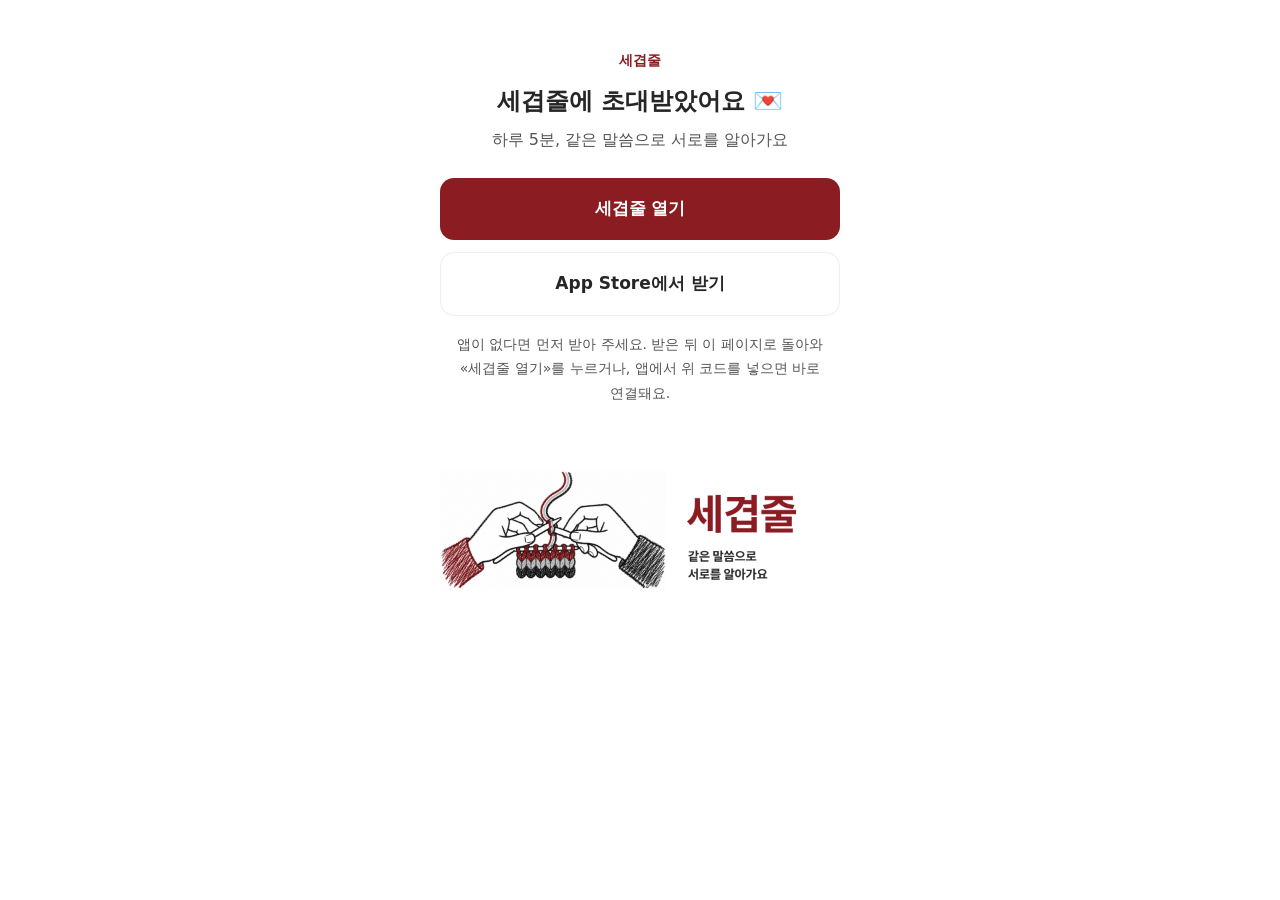
==== invite/index.html @ d6f7bb89 "초대 페이지: 카톡 미리보기용 OG와 앱 열기 Co-Authored-By: Claude Sonnet 5.5 <noreply@anthropic.com>" ====
<!doctype html>
<html lang="ko">
<head>
<meta charset="utf-8">
<meta name="viewport" content="width=device-width, initial-scale=1">
<title>세겹줄에 초대받았어요</title>
<meta name="description" content="하루 5분, 같은 말씀으로 서로를 알아가요">
<meta property="og:type" content="website">
<meta property="og:site_name" content="세겹줄">
<meta property="og:title" content="세겹줄에 초대받았어요 💌">
<meta property="og:description" content="하루 5분, 같은 말씀으로 서로를 알아가요">
<meta property="og:image" content="https://designarrator.github.io/seggyeopjul-site/invite/og.png">
<meta property="og:image:width" content="1200">
<meta property="og:image:height" content="630">
<meta property="og:url" content="https://designarrator.github.io/seggyeopjul-site/invite/">
<meta name="twitter:card" content="summary_large_image">
<meta name="twitter:title" content="세겹줄에 초대받았어요 💌">
<meta name="twitter:description" content="하루 5분, 같은 말씀으로 서로를 알아가요">
<meta name="twitter:image" content="https://designarrator.github.io/seggyeopjul-site/invite/og.png">
<link rel="stylesheet" href="../style.css">
<style>
main.inv { max-width:440px; text-align:center; padding:48px 20px 64px; }
.inv img { width:100%; height:auto; border-radius:16px; margin:20px 0 8px; }
.inv h1 { font-size:24px; margin:12px 0 8px; }
.inv .lead { margin:0 0 24px; }
.code { background:var(--soft); border-radius:16px; padding:20px 16px; margin:0 0 20px; }
.code small { display:block; font-size:14px; color:var(--sub); }
.code strong { display:block; font-size:40px; line-height:1.3; letter-spacing:.08em; color:var(--primary); margin:4px 0 8px; font-variant-numeric:tabular-nums; }
.btn { display:block; width:100%; border:0; border-radius:14px; padding:16px; font:inherit; font-size:17px; font-weight:700; text-align:center; text-decoration:none; cursor:pointer; margin:0 0 12px; }
.btn.main { background:var(--primary); color:#fff; }
.btn.sub { background:#fff; color:var(--ink); border:1px solid var(--line); }
.btn.copy { width:auto; display:inline-block; padding:8px 16px; font-size:14px; background:#fff; color:var(--primary); border:1px solid var(--primary); border-radius:10px; margin:0; }
.hint { font-size:14px; color:var(--sub); margin:16px 0 0; }
[hidden] { display:none !important; }
</style>
</head>
<body>
<main class="inv">
<p class="brand">세겹줄</p>
<h1>세겹줄에 초대받았어요 💌</h1>
<p class="lead">하루 5분, 같은 말씀으로 서로를 알아가요</p>

<div class="code" id="codeBox" hidden>
<small>초대 코드</small>
<strong id="code"></strong>
<button class="btn copy" id="copy" type="button">코드 복사</button>
</div>

<button class="btn main" id="open" type="button">세겹줄 열기</button>
<a class="btn sub" href="https://apps.apple.com/kr/app/id6837890225">App Store에서 받기</a>
<p class="hint" id="hint">앱이 없다면 먼저 받아 주세요. 받은 뒤 이 페이지로 돌아와 «세겹줄 열기»를 누르거나, 앱에서 위 코드를 넣으면 바로 연결돼요.</p>

<img src="og.png" alt="두 사람이 세 겹 실로 한 코를 함께 뜨는 그림" width="1200" height="630">
</main>
<script>
(function () {
  var STORE = "https://apps.apple.com/kr/app/id6837890225";
  var m = /[?&]c=([^&#]*)/.exec(location.search);
  var raw = m ? decodeURIComponent(m[1]) : "";
  var code = raw.replace(/[^A-Za-z0-9]/g, "").toUpperCase().slice(0, 6);
  var shown = code.length === 6 ? code.slice(0, 3) + "-" + code.slice(3) : code;
  var box = document.getElementById("codeBox");
  if (code) { document.getElementById("code").textContent = shown; box.hidden = false; }

  document.getElementById("copy").addEventListener("click", function () {
    var b = this, done = function () { b.textContent = "복사했어요"; setTimeout(function () { b.textContent = "코드 복사"; }, 1800); };
    if (navigator.clipboard && navigator.clipboard.writeText) {
      navigator.clipboard.writeText(shown).then(done, function () { fallback(); });
    } else { fallback(); }
    function fallback() {
      var t = document.createElement("textarea"); t.value = shown; document.body.appendChild(t); t.select();
      try { document.execCommand("copy"); done(); } catch (e) {} document.body.removeChild(t);
    }
  });

  document.getElementById("open").addEventListener("click", function () {
    var left = false, t;
    function gone() { left = true; clearTimeout(t); }
    document.addEventListener("visibilitychange", function () { if (document.hidden) gone(); });
    window.addEventListener("pagehide", gone);
    window.addEventListener("blur", gone);
    t = setTimeout(function () { if (!left) location.href = STORE; }, 1500);
    location.href = "seggyeopjul://invite" + (code ? "?code=" + encodeURIComponent(code) : "");
  });
})();
</script>
</body>
</html>
---- style.css ----
/* 세겹줄 공개 페이지 공용 스타일 — 외부 글꼴·스크립트 없음 */
:root { --primary:#8a1c22; --ink:#262626; --sub:#555; --line:#ececec; --soft:#f7f3f2; --bg:#fff; }
* { box-sizing:border-box; }
body { margin:0; background:var(--bg); color:var(--ink); font:16px/1.75 -apple-system, BlinkMacSystemFont, "Apple SD Gothic Neo", "Malgun Gothic", system-ui, sans-serif; -webkit-text-size-adjust:100%; word-break:keep-all; overflow-wrap:break-word; }
main { max-width:680px; margin:0 auto; padding:40px 20px 80px; }
.brand { font-size:14px; font-weight:700; color:var(--primary); margin:0 0 8px; letter-spacing:.02em; }
.brand a { color:inherit; text-decoration:none; }
h1 { font-size:26px; line-height:1.4; margin:0 0 8px; }
h2 { font-size:18px; line-height:1.5; margin:36px 0 8px; padding-top:20px; border-top:1px solid var(--line); }
h3 { font-size:16px; margin:20px 0 4px; }
p, li { color:var(--sub); }
ul, ol { padding-left:20px; }
b, strong { color:var(--ink); }
a { color:var(--primary); }
.meta { font-size:14px; color:var(--sub); margin:0 0 16px; }
.draft { display:inline-block; font-size:13px; font-weight:700; color:var(--primary); background:var(--soft); border-radius:8px; padding:4px 8px; }
.box { background:var(--soft); border-radius:12px; padding:16px; margin:16px 0; }
.box p { margin:0; }
.table { overflow-x:auto; }
table { width:100%; border-collapse:collapse; font-size:14px; line-height:1.6; }
th, td { text-align:left; padding:8px 6px; border-bottom:1px solid var(--line); vertical-align:top; }
th { color:var(--ink); font-weight:600; white-space:nowrap; }
td { color:var(--sub); }
.sens { color:var(--primary); font-weight:700; }
.faq h3 { color:var(--ink); }
.mail { font-size:18px; font-weight:700; }
nav.foot { margin-top:48px; padding-top:20px; border-top:1px solid var(--line); font-size:14px; }
nav.foot a { margin-right:12px; }
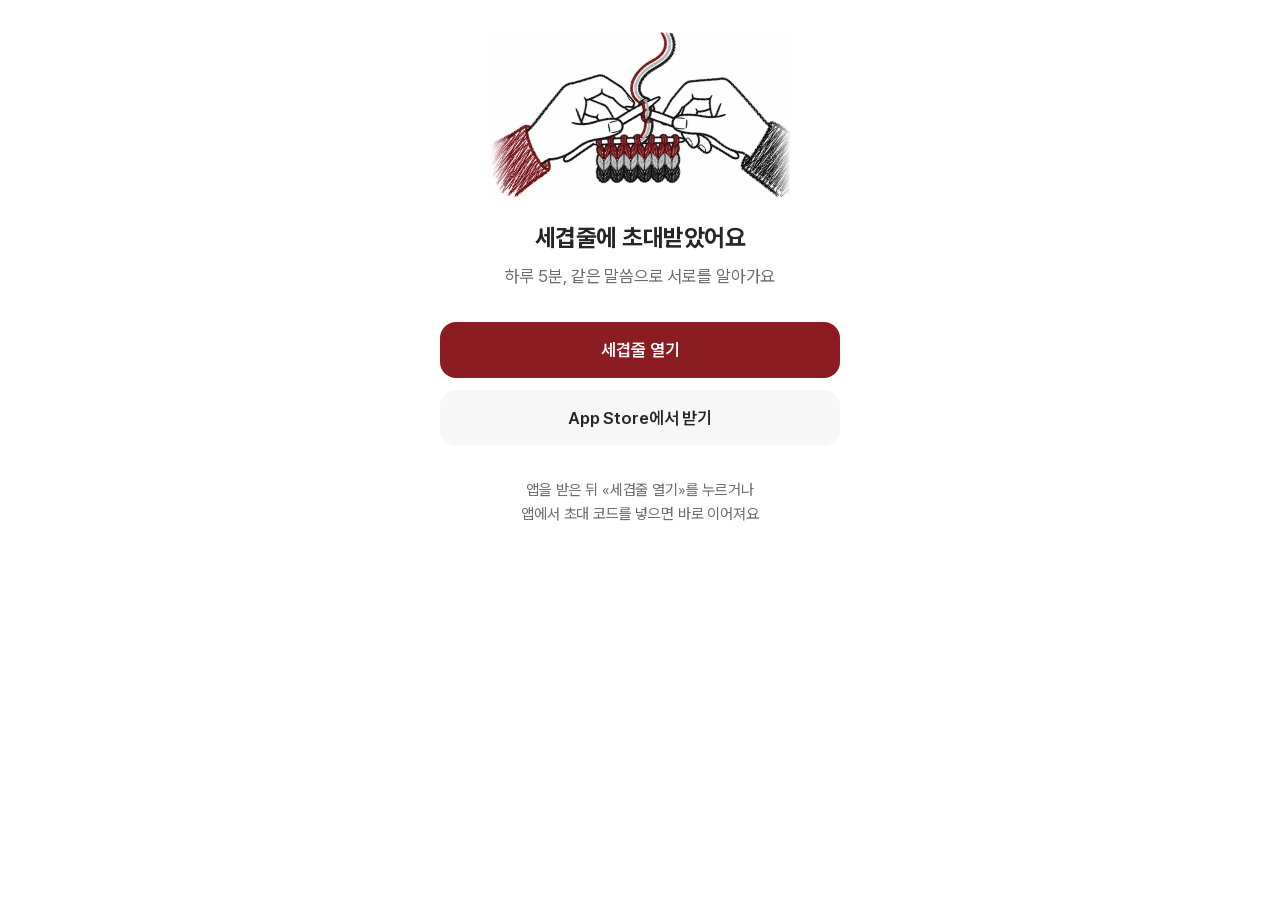
==== commit de29674d: "공개 페이지·초대 페이지·미리보기 이미지를 키트 값으로 다시(Pretendard, 24/17/15, 모서리 16/20/999) Co-Authored-By: Claude Opus 5" ====
--- a/invite/index.html
+++ b/invite/index.html
@@ -19,38 +19,41 @@
 <meta name="twitter:image" content="https://designarrator.github.io/seggyeopjul-site/invite/og.png">
 <link rel="stylesheet" href="../style.css">
 <style>
-main.inv { max-width:440px; text-align:center; padding:48px 20px 64px; }
-.inv img { width:100%; height:auto; border-radius:16px; margin:20px 0 8px; }
-.inv h1 { font-size:24px; margin:12px 0 8px; }
-.inv .lead { margin:0 0 24px; }
-.code { background:var(--soft); border-radius:16px; padding:20px 16px; margin:0 0 20px; }
-.code small { display:block; font-size:14px; color:var(--sub); }
-.code strong { display:block; font-size:40px; line-height:1.3; letter-spacing:.08em; color:var(--primary); margin:4px 0 8px; font-variant-numeric:tabular-nums; }
-.btn { display:block; width:100%; border:0; border-radius:14px; padding:16px; font:inherit; font-size:17px; font-weight:700; text-align:center; text-decoration:none; cursor:pointer; margin:0 0 12px; }
+/* 키트: 글자 24/34 · 17/27 · 15/24 세 단계, 간격 4px 배수, 모서리 16(버튼)/20(카드)/999(칩), 주 버튼 56 · 17/600 */
+main.inv { max-width:440px; padding:32px 20px 48px; display:flex; flex-direction:column; gap:32px; }
+.inv .head { display:flex; flex-direction:column; gap:8px; text-align:center; }
+.inv .art { display:block; width:300px; height:auto; margin:0 auto 16px; }
+.inv h1 { margin:0; }
+.inv .lead { margin:0; font-size:17px; line-height:27px; color:var(--sub); }
+.code { background:var(--soft); border-radius:20px; padding:20px; display:flex; flex-direction:column; align-items:center; gap:8px; }
+.code small { font-size:15px; line-height:24px; color:var(--sub); }
+.code strong { font-size:24px; line-height:34px; font-weight:700; letter-spacing:.12em; color:var(--primary); font-variant-numeric:tabular-nums; }
+.btns { display:flex; flex-direction:column; gap:12px; }
+.btn { display:flex; align-items:center; justify-content:center; width:100%; height:56px; border:0; border-radius:16px; font:inherit; font-size:17px; line-height:27px; font-weight:600; text-decoration:none; cursor:pointer; }
 .btn.main { background:var(--primary); color:#fff; }
-.btn.sub { background:#fff; color:var(--ink); border:1px solid var(--line); }
-.btn.copy { width:auto; display:inline-block; padding:8px 16px; font-size:14px; background:#fff; color:var(--primary); border:1px solid var(--primary); border-radius:10px; margin:0; }
-.hint { font-size:14px; color:var(--sub); margin:16px 0 0; }
+.btn.sub { background:var(--soft); color:var(--ink); }
+.btn.copy { width:auto; height:44px; padding:0 20px; font-size:15px; line-height:24px; background:#fff; color:var(--primary); border-radius:999px; }
+.hint { margin:0; font-size:15px; line-height:24px; color:var(--sub); text-align:center; }
 [hidden] { display:none !important; }
 </style>
 </head>
 <body>
 <main class="inv">
-<p class="brand">세겹줄</p>
-<h1>세겹줄에 초대받았어요 💌</h1>
+<div class="head">
+<img class="art" src="art.png" alt="두 사람이 세 겹 실로 한 코를 함께 뜨는 그림" width="300" height="166">
+<h1>세겹줄에 초대받았어요</h1>
 <p class="lead">하루 5분, 같은 말씀으로 서로를 알아가요</p>
-
+</div>
 <div class="code" id="codeBox" hidden>
 <small>초대 코드</small>
 <strong id="code"></strong>
 <button class="btn copy" id="copy" type="button">코드 복사</button>
 </div>
-
+<div class="btns">
 <button class="btn main" id="open" type="button">세겹줄 열기</button>
 <a class="btn sub" href="https://apps.apple.com/kr/app/id6837890225">App Store에서 받기</a>
-<p class="hint" id="hint">앱이 없다면 먼저 받아 주세요. 받은 뒤 이 페이지로 돌아와 «세겹줄 열기»를 누르거나, 앱에서 위 코드를 넣으면 바로 연결돼요.</p>
-
-<img src="og.png" alt="두 사람이 세 겹 실로 한 코를 함께 뜨는 그림" width="1200" height="630">
+</div>
+<p class="hint" id="hint">앱을 받은 뒤 «세겹줄 열기»를 누르거나<br>앱에서 초대 코드를 넣으면 바로 이어져요</p>
 </main>
 <script>
 (function () {
--- a/style.css
+++ b/style.css
@@ -1,28 +1,32 @@
-/* 세겹줄 공개 페이지 공용 스타일 — 외부 글꼴·스크립트 없음 */
-:root { --primary:#8a1c22; --ink:#262626; --sub:#555; --line:#ececec; --soft:#f7f3f2; --bg:#fff; }
+/* 세겹줄 공개 페이지 공용 스타일 — preneur 키트 값만 사용
+   글자 6단계 28/24/20/17/15/13 (줄높이 38/34/30/27/24/19), 한 화면 3단계 이하
+   간격 4px 배수(좌우 20 · 섹션 32 · 그룹 16~24 · 그룹 안 8~12), 모서리 16/20/999, 굵기 400/600/700 */
+@font-face { font-family: Pretendard; src: url('fonts/PretendardVariable.woff2') format('woff2-variations'); font-weight: 400 700; font-display: swap; }
+:root { --primary:#8a1c22; --primary-subtle:#f6eaea; --ink:#262626; --sub:#6b6b6b; --line:#ececec; --soft:#f7f7f7; --bg:#fff; }
 * { box-sizing:border-box; }
-body { margin:0; background:var(--bg); color:var(--ink); font:16px/1.75 -apple-system, BlinkMacSystemFont, "Apple SD Gothic Neo", "Malgun Gothic", system-ui, sans-serif; -webkit-text-size-adjust:100%; word-break:keep-all; overflow-wrap:break-word; }
-main { max-width:680px; margin:0 auto; padding:40px 20px 80px; }
-.brand { font-size:14px; font-weight:700; color:var(--primary); margin:0 0 8px; letter-spacing:.02em; }
+body { margin:0; background:var(--bg); color:var(--ink); font:400 15px/24px Pretendard, -apple-system, BlinkMacSystemFont, "Apple SD Gothic Neo", sans-serif; letter-spacing:-.01em; -webkit-text-size-adjust:100%; word-break:keep-all; overflow-wrap:break-word; }
+main { max-width:680px; margin:0 auto; padding:32px 20px 64px; }
+/* 문서 페이지(처리방침·약관·지원): 24 / 17 / 15 세 단계 */
+.brand { font-size:15px; line-height:24px; font-weight:700; color:var(--primary); margin:0 0 8px; }
 .brand a { color:inherit; text-decoration:none; }
-h1 { font-size:26px; line-height:1.4; margin:0 0 8px; }
-h2 { font-size:18px; line-height:1.5; margin:36px 0 8px; padding-top:20px; border-top:1px solid var(--line); }
-h3 { font-size:16px; margin:20px 0 4px; }
-p, li { color:var(--sub); }
-ul, ol { padding-left:20px; }
-b, strong { color:var(--ink); }
+h1 { font-size:24px; line-height:34px; font-weight:700; letter-spacing:-.02em; margin:0 0 8px; }
+h2 { font-size:17px; line-height:27px; font-weight:700; margin:32px 0 8px; padding-top:24px; border-top:1px solid var(--line); }
+h3 { font-size:15px; line-height:24px; font-weight:700; margin:16px 0 4px; }
+p, li { color:var(--sub); margin:0 0 12px; }
+ul, ol { padding-left:20px; margin:0 0 12px; }
+b, strong { color:var(--ink); font-weight:600; }
 a { color:var(--primary); }
-.meta { font-size:14px; color:var(--sub); margin:0 0 16px; }
-.draft { display:inline-block; font-size:13px; font-weight:700; color:var(--primary); background:var(--soft); border-radius:8px; padding:4px 8px; }
-.box { background:var(--soft); border-radius:12px; padding:16px; margin:16px 0; }
+.meta { color:var(--sub); margin:0 0 16px; }
+.draft { display:inline-block; font-weight:700; color:var(--primary); background:var(--primary-subtle); border-radius:999px; padding:4px 12px; }
+.box { background:var(--soft); border-radius:20px; padding:20px; margin:16px 0; }
 .box p { margin:0; }
-.table { overflow-x:auto; }
-table { width:100%; border-collapse:collapse; font-size:14px; line-height:1.6; }
-th, td { text-align:left; padding:8px 6px; border-bottom:1px solid var(--line); vertical-align:top; }
+.table { overflow-x:auto; margin:0 0 12px; }
+table { width:100%; border-collapse:collapse; }
+th, td { text-align:left; padding:12px 8px; border-bottom:1px solid var(--line); vertical-align:top; }
 th { color:var(--ink); font-weight:600; white-space:nowrap; }
 td { color:var(--sub); }
 .sens { color:var(--primary); font-weight:700; }
 .faq h3 { color:var(--ink); }
-.mail { font-size:18px; font-weight:700; }
-nav.foot { margin-top:48px; padding-top:20px; border-top:1px solid var(--line); font-size:14px; }
+.mail { font-size:17px; line-height:27px; font-weight:700; }
+nav.foot { margin-top:48px; padding-top:24px; border-top:1px solid var(--line); }
 nav.foot a { margin-right:12px; }
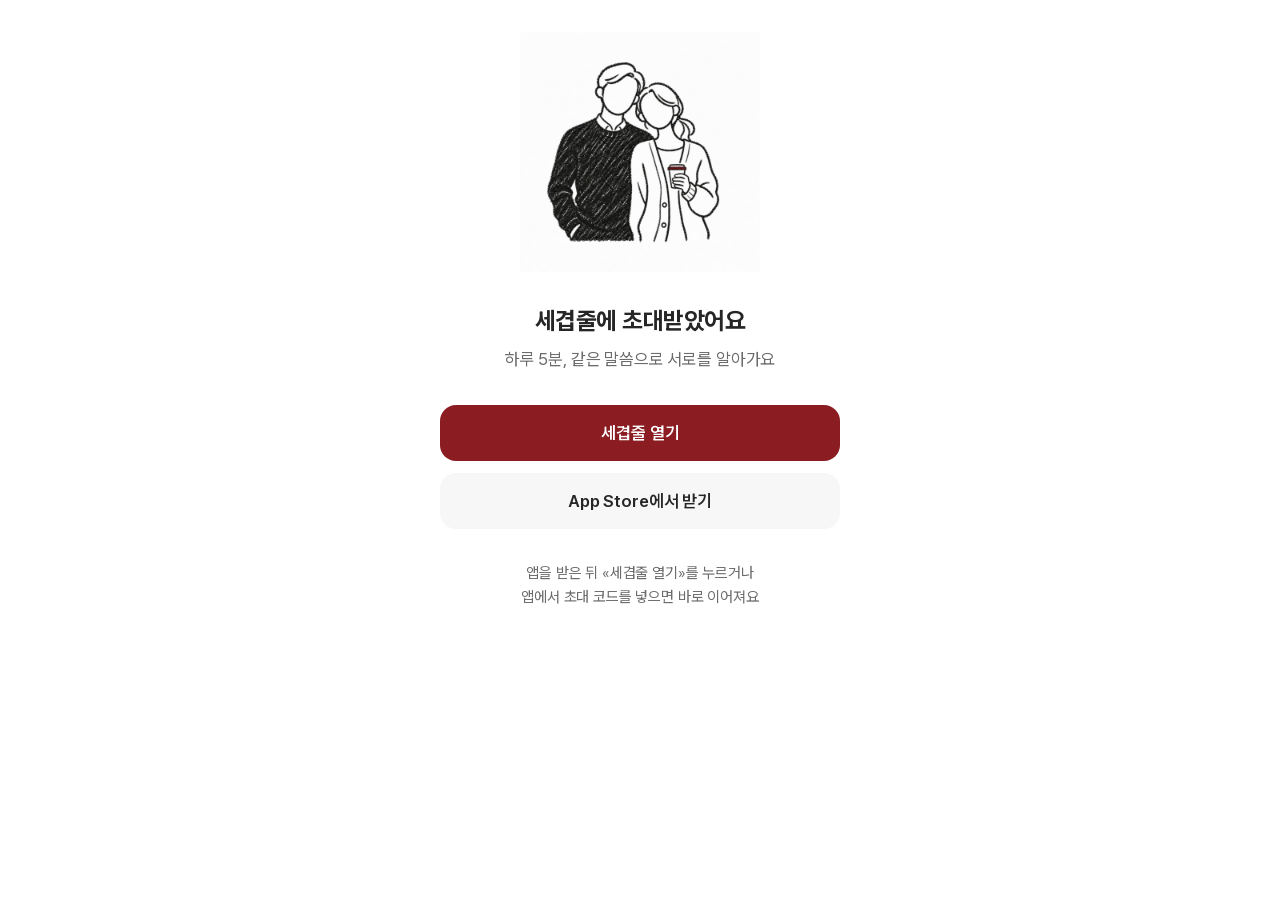
==== commit 20435867: "초대 페이지: 로그인 화면 커플 모션으로, 그림→제목 간격 32 Co-Authored-By: Claude Opus 5.5 <noreply@anthropic.com>" ====
--- a/invite/index.html
+++ b/invite/index.html
@@ -22,7 +22,7 @@
 /* 키트: 글자 24/34 · 17/27 · 15/24 세 단계, 간격 4px 배수, 모서리 16(버튼)/20(카드)/999(칩), 주 버튼 56 · 17/600 */
 main.inv { max-width:440px; padding:32px 20px 48px; display:flex; flex-direction:column; gap:32px; }
 .inv .head { display:flex; flex-direction:column; gap:8px; text-align:center; }
-.inv .art { display:block; width:300px; height:auto; margin:0 auto 16px; }
+.inv .art { display:block; width:240px; height:240px; margin:0 auto 24px; object-fit:contain; background:#fff; mix-blend-mode:multiply; }
 .inv h1 { margin:0; }
 .inv .lead { margin:0; font-size:17px; line-height:27px; color:var(--sub); }
 .code { background:var(--soft); border-radius:20px; padding:20px; display:flex; flex-direction:column; align-items:center; gap:8px; }
@@ -40,7 +40,7 @@
 <body>
 <main class="inv">
 <div class="head">
-<img class="art" src="art.png" alt="두 사람이 세 겹 실로 한 코를 함께 뜨는 그림" width="300" height="166">
+<video class="art" src="couple.mp4" poster="couple.png" width="240" height="240" autoplay muted loop playsinline preload="auto" aria-label="나란히 기대어 선 두 사람 그림"></video>
 <h1>세겹줄에 초대받았어요</h1>
 <p class="lead">하루 5분, 같은 말씀으로 서로를 알아가요</p>
 </div>
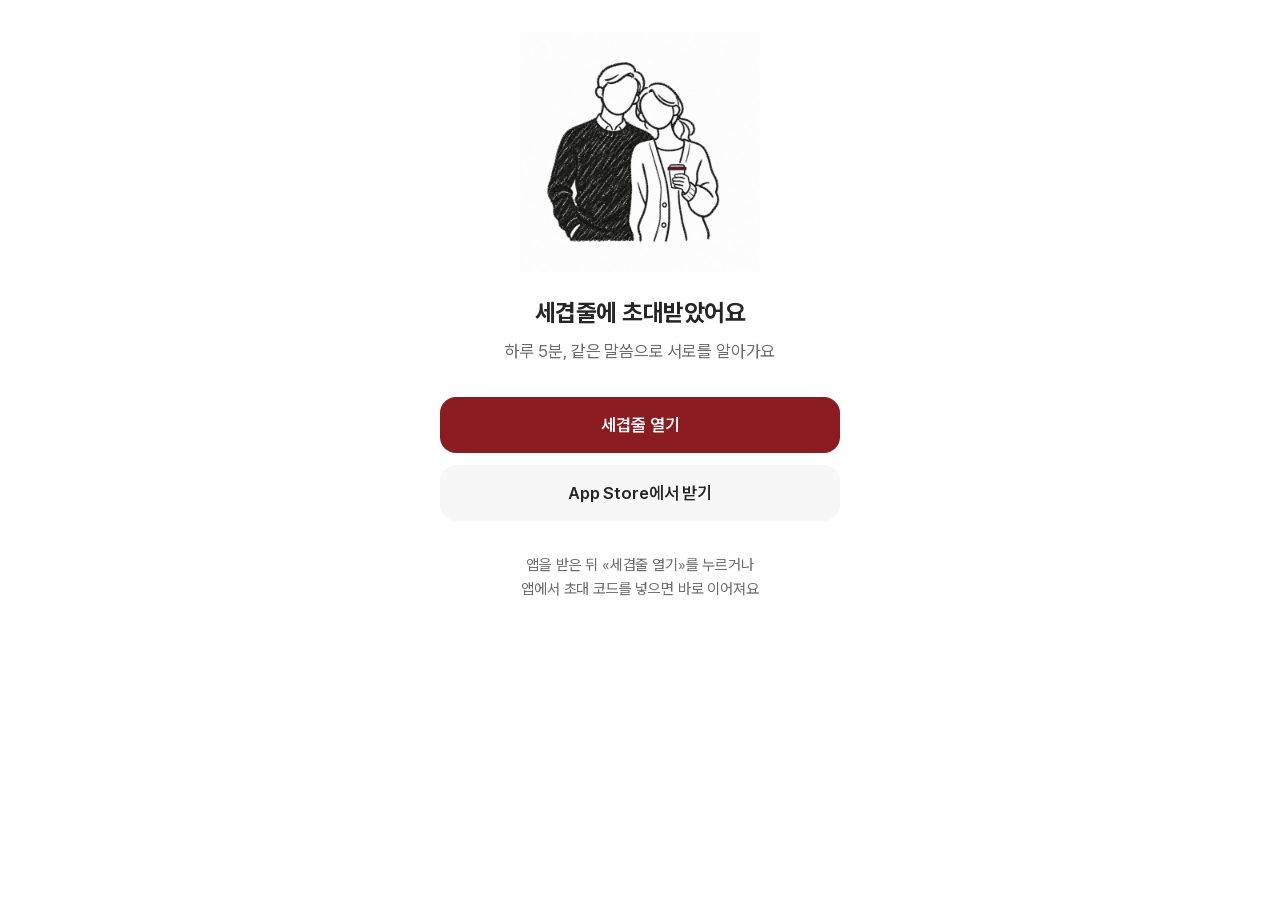
==== commit 18d54901: "초대 페이지: 그림→제목 간격 24로" ====
--- a/invite/index.html
+++ b/invite/index.html
@@ -22,7 +22,7 @@
 /* 키트: 글자 24/34 · 17/27 · 15/24 세 단계, 간격 4px 배수, 모서리 16(버튼)/20(카드)/999(칩), 주 버튼 56 · 17/600 */
 main.inv { max-width:440px; padding:32px 20px 48px; display:flex; flex-direction:column; gap:32px; }
 .inv .head { display:flex; flex-direction:column; gap:8px; text-align:center; }
-.inv .art { display:block; width:240px; height:240px; margin:0 auto 24px; object-fit:contain; background:#fff; mix-blend-mode:multiply; }
+.inv .art { display:block; width:240px; height:240px; margin:0 auto 16px; object-fit:contain; background:#fff; mix-blend-mode:multiply; }
 .inv h1 { margin:0; }
 .inv .lead { margin:0; font-size:17px; line-height:27px; color:var(--sub); }
 .code { background:var(--soft); border-radius:20px; padding:20px; display:flex; flex-direction:column; align-items:center; gap:8px; }
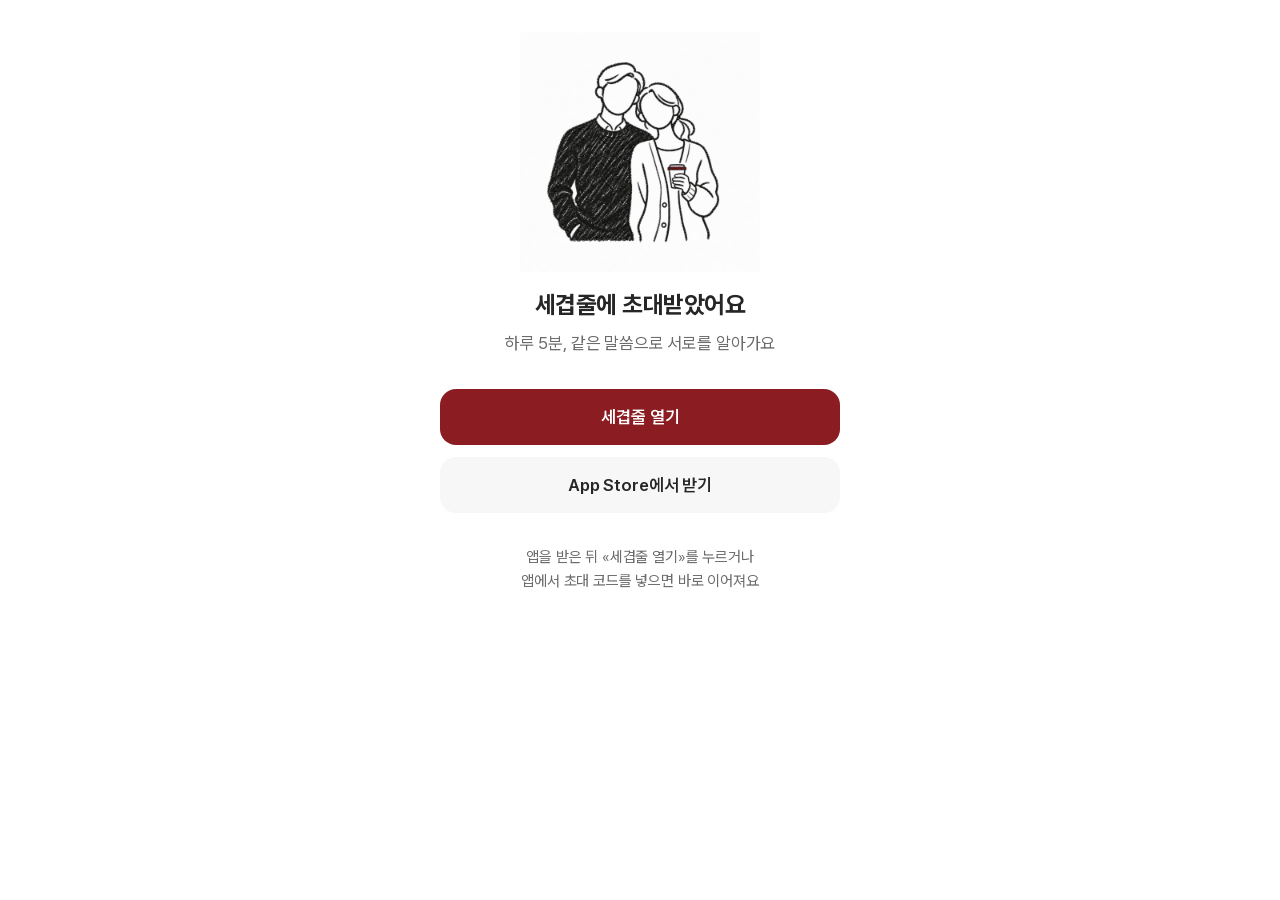
==== commit c0c7dda4: "초대 페이지: 그림→제목 간격 16으로" ====
--- a/invite/index.html
+++ b/invite/index.html
@@ -22,7 +22,7 @@
 /* 키트: 글자 24/34 · 17/27 · 15/24 세 단계, 간격 4px 배수, 모서리 16(버튼)/20(카드)/999(칩), 주 버튼 56 · 17/600 */
 main.inv { max-width:440px; padding:32px 20px 48px; display:flex; flex-direction:column; gap:32px; }
 .inv .head { display:flex; flex-direction:column; gap:8px; text-align:center; }
-.inv .art { display:block; width:240px; height:240px; margin:0 auto 16px; object-fit:contain; background:#fff; mix-blend-mode:multiply; }
+.inv .art { display:block; width:240px; height:240px; margin:0 auto 8px; object-fit:contain; background:#fff; mix-blend-mode:multiply; }
 .inv h1 { margin:0; }
 .inv .lead { margin:0; font-size:17px; line-height:27px; color:var(--sub); }
 .code { background:var(--soft); border-radius:20px; padding:20px; display:flex; flex-direction:column; align-items:center; gap:8px; }
